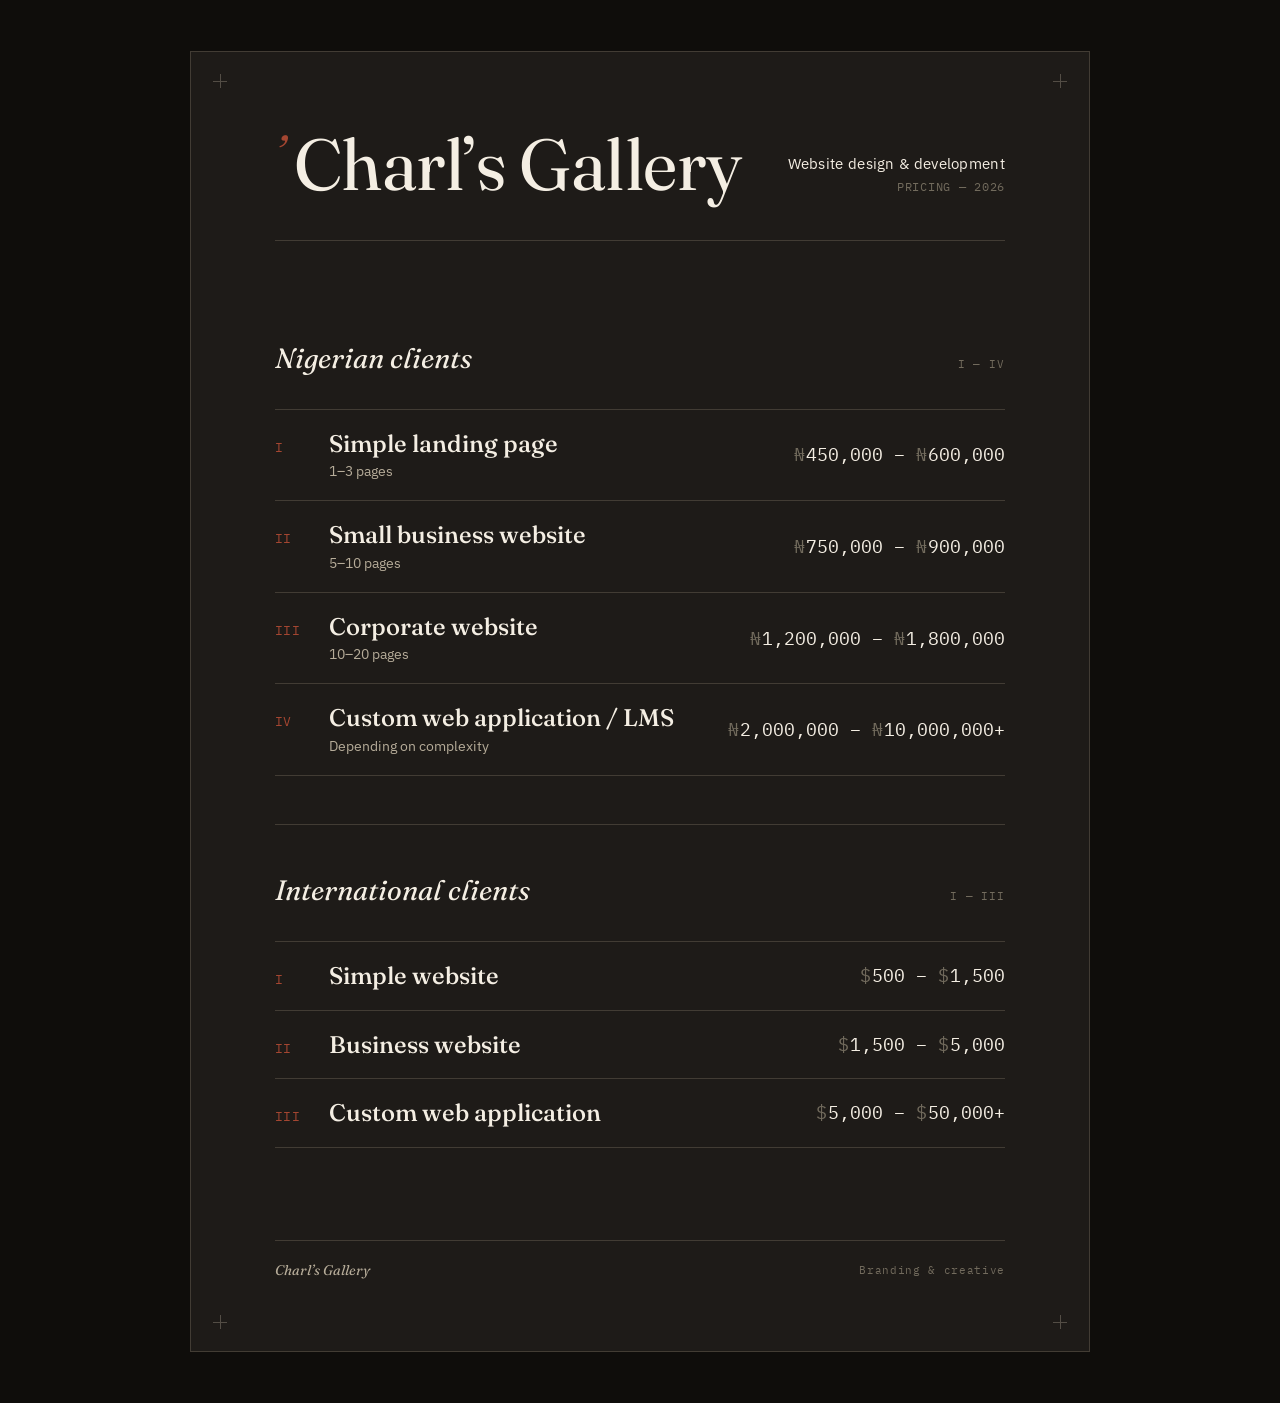
==== index.html @ 662d26c3 "Add files via Upload" ====
<!DOCTYPE html>
<html lang="en">
<head>
<meta charset="UTF-8">
<meta name="viewport" content="width=device-width, initial-scale=1.0">
<title>Charl's Gallery — Website Design &amp; Development Pricing</title>
<link rel="preconnect" href="https://fonts.googleapis.com">
<link rel="preconnect" href="https://fonts.gstatic.com" crossorigin>
<link href="https://fonts.googleapis.com/css2?family=Fraunces:ital,opsz,wght@0,9..144,300;0,9..144,400;0,9..144,500;0,9..144,600;1,9..144,400;1,9..144,500&family=IBM+Plex+Mono:wght@400;500&family=IBM+Plex+Sans:wght@400;500&display=swap" rel="stylesheet">
<style>
  :root{
    --bg: #1e1b18;
    --bg-soft: #221e1a;
    --ink: #f4eee3;
    --ink-dim: #b6ac99;
    --ink-faint: #726b5d;
    --rule: #423c34;
    --accent: #a44631;
    --accent-dim: #6b3227;
    --serif: 'Fraunces', serif;
    --sans: 'IBM Plex Sans', sans-serif;
    --mono: 'IBM Plex Mono', monospace;
  }

  *{ box-sizing: border-box; }

  html, body{
    margin: 0;
    padding: 0;
    background: #0f0d0b;
  }

  body{
    font-family: var(--sans);
    color: var(--ink);
    display: flex;
    justify-content: center;
    padding: clamp(20px, 4vw, 56px) 16px;
  }

  .page{
    position: relative;
    width: 100%;
    max-width: 900px;
    background: var(--bg);
    border: 1px solid var(--rule);
    padding: clamp(36px, 6vw, 88px) clamp(28px, 7vw, 84px) clamp(48px, 6vw, 72px);
    overflow: hidden;
  }

  /* registration ticks, quiet print-plate reference */
  .tick{
    position: absolute;
    width: 14px;
    height: 14px;
    opacity: 0.35;
  }
  .tick::before, .tick::after{ content:""; position:absolute; background: var(--ink-dim); }
  .tick::before{ width:100%; height:1px; top:50%; }
  .tick::after{ height:100%; width:1px; left:50%; }
  .tick.tl{ top: 22px; left: 22px; }
  .tick.tr{ top: 22px; right: 22px; }
  .tick.bl{ bottom: 22px; left: 22px; }
  .tick.br{ bottom: 22px; right: 22px; }

  /* ---------- Hero ---------- */
  .hero{
    display: flex;
    align-items: flex-end;
    justify-content: space-between;
    gap: 24px;
    flex-wrap: wrap;
    padding-bottom: clamp(28px, 4vw, 40px);
  }

  .brand{
    display: flex;
    align-items: flex-start;
    gap: 10px;
  }

  .brand-mark{
    font-family: var(--serif);
    font-style: italic;
    font-weight: 500;
    font-size: clamp(30px, 4vw, 42px);
    color: var(--accent);
    line-height: 1;
    transform: translateY(2px);
  }

  h1{
    margin: 0;
    font-family: var(--serif);
    font-weight: 400;
    font-size: clamp(40px, 7.2vw, 72px);
    line-height: 0.98;
    letter-spacing: -0.01em;
  }

  .hero-meta{
    display: flex;
    flex-direction: column;
    align-items: flex-end;
    gap: 6px;
    text-align: right;
    padding-bottom: 6px;
  }

  .hero-meta .l1{
    font-family: var(--sans);
    font-size: 15px;
    letter-spacing: 0.02em;
    color: var(--ink);
  }
  .hero-meta .l2{
    font-family: var(--mono);
    font-size: 12px;
    letter-spacing: 0.06em;
    color: var(--ink-faint);
  }

  /* ---------- Rules ---------- */
  .rule{
    height: 1px;
    background: var(--rule);
    width: 100%;
  }

  .rule--wide{ margin-bottom: clamp(30px, 5vw, 52px); }

  /* ---------- Market sections ---------- */
  .market{
    padding: clamp(30px, 5vw, 48px) 0;
  }

  .market-head{
    display: flex;
    align-items: baseline;
    justify-content: space-between;
    margin-bottom: clamp(22px, 3.5vw, 34px);
  }

  .market-head h2{
    font-family: var(--serif);
    font-style: italic;
    font-weight: 400;
    font-size: clamp(22px, 2.6vw, 28px);
    margin: 0;
    color: var(--ink);
  }

  .market-head .count{
    font-family: var(--mono);
    font-size: 11px;
    color: var(--ink-faint);
    letter-spacing: 0.08em;
  }

  .tier-list{
    display: flex;
    flex-direction: column;
  }

  .tier{
    display: grid;
    grid-template-columns: 34px 1fr auto;
    column-gap: 20px;
    align-items: baseline;
    padding: 20px 0;
    border-top: 1px solid var(--rule);
  }
  .tier:last-child{ border-bottom: 1px solid var(--rule); }

  .tier-num{
    font-family: var(--mono);
    font-size: 13px;
    color: var(--accent);
    letter-spacing: 0.02em;
  }

  .tier-body{
    display: flex;
    flex-direction: column;
    gap: 5px;
  }

  .tier-name{
    font-family: var(--serif);
    font-weight: 500;
    font-size: clamp(19px, 2.4vw, 24px);
    line-height: 1.15;
    color: var(--ink);
  }

  .tier-scope{
    font-family: var(--sans);
    font-size: 13.5px;
    color: var(--ink-dim);
  }

  .tier-price{
    font-family: var(--mono);
    font-variant-numeric: tabular-nums;
    font-size: clamp(15px, 1.9vw, 18px);
    color: var(--ink);
    white-space: nowrap;
    text-align: right;
    align-self: center;
  }

  .tier-price .cur{
    color: var(--ink-faint);
    margin-right: 1px;
  }

  /* ---------- Footer ---------- */
  .foot{
    padding-top: clamp(30px, 5vw, 44px);
  }

  .foot-row{
    display: flex;
    justify-content: space-between;
    align-items: center;
    padding-top: 20px;
    font-family: var(--mono);
    font-size: 11px;
    letter-spacing: 0.06em;
    color: var(--ink-faint);
  }

  .foot-row .fname{
    font-family: var(--serif);
    font-style: italic;
    font-size: 14px;
    color: var(--ink-dim);
    letter-spacing: 0;
  }

  /* ---------- Responsive ---------- */
  @media (max-width: 560px){
    .hero{ align-items: flex-start; }
    .hero-meta{ align-items: flex-start; text-align: left; }
    .tier{
      grid-template-columns: 26px 1fr;
      row-gap: 8px;
    }
    .tier-price{
      grid-column: 1 / -1;
      text-align: left;
      padding-left: 46px;
      font-size: 17px;
    }
    .foot-row{ flex-direction: column; align-items: flex-start; gap: 6px; }
  }

  @media print{
    body{ background: var(--bg); padding: 0; -webkit-print-color-adjust: exact; print-color-adjust: exact; }
    .page{ max-width: none; border: none; }
  }
</style>
</head>
<body>

<div class="page">
  <span class="tick tl"></span>
  <span class="tick tr"></span>
  <span class="tick bl"></span>
  <span class="tick br"></span>

  <header class="hero">
    <div class="brand">
      <span class="brand-mark">’</span>
      <h1>Charl&rsquo;s Gallery</h1>
    </div>
    <div class="hero-meta">
      <span class="l1">Website design &amp; development</span>
      <span class="l2">PRICING — 2026</span>
    </div>
  </header>

  <div class="rule rule--wide"></div>

  <section class="market">
    <div class="market-head">
      <h2>Nigerian clients</h2>
      <span class="count">I — IV</span>
    </div>
    <div class="tier-list">

      <div class="tier">
        <span class="tier-num">I</span>
        <div class="tier-body">
          <span class="tier-name">Simple landing page</span>
          <span class="tier-scope">1–3 pages</span>
        </div>
        <span class="tier-price"><span class="cur">₦</span>450,000 – <span class="cur">₦</span>600,000</span>
      </div>

      <div class="tier">
        <span class="tier-num">II</span>
        <div class="tier-body">
          <span class="tier-name">Small business website</span>
          <span class="tier-scope">5–10 pages</span>
        </div>
        <span class="tier-price"><span class="cur">₦</span>750,000 – <span class="cur">₦</span>900,000</span>
      </div>

      <div class="tier">
        <span class="tier-num">III</span>
        <div class="tier-body">
          <span class="tier-name">Corporate website</span>
          <span class="tier-scope">10–20 pages</span>
        </div>
        <span class="tier-price"><span class="cur">₦</span>1,200,000 – <span class="cur">₦</span>1,800,000</span>
      </div>

      <div class="tier">
        <span class="tier-num">IV</span>
        <div class="tier-body">
          <span class="tier-name">Custom web application / LMS</span>
          <span class="tier-scope">Depending on complexity</span>
        </div>
        <span class="tier-price"><span class="cur">₦</span>2,000,000 – <span class="cur">₦</span>10,000,000+</span>
      </div>

    </div>
  </section>

  <div class="rule"></div>

  <section class="market">
    <div class="market-head">
      <h2>International clients</h2>
      <span class="count">I — III</span>
    </div>
    <div class="tier-list">

      <div class="tier">
        <span class="tier-num">I</span>
        <div class="tier-body">
          <span class="tier-name">Simple website</span>
        </div>
        <span class="tier-price"><span class="cur">$</span>500 – <span class="cur">$</span>1,500</span>
      </div>

      <div class="tier">
        <span class="tier-num">II</span>
        <div class="tier-body">
          <span class="tier-name">Business website</span>
        </div>
        <span class="tier-price"><span class="cur">$</span>1,500 – <span class="cur">$</span>5,000</span>
      </div>

      <div class="tier">
        <span class="tier-num">III</span>
        <div class="tier-body">
          <span class="tier-name">Custom web application</span>
        </div>
        <span class="tier-price"><span class="cur">$</span>5,000 – <span class="cur">$</span>50,000+</span>
      </div>

    </div>
  </section>

  <footer class="foot">
    <div class="rule"></div>
    <div class="foot-row">
      <span class="fname">Charl&rsquo;s Gallery</span>
      <span>Branding &amp; creative</span>
    </div>
  </footer>
</div>

</body>
</html>
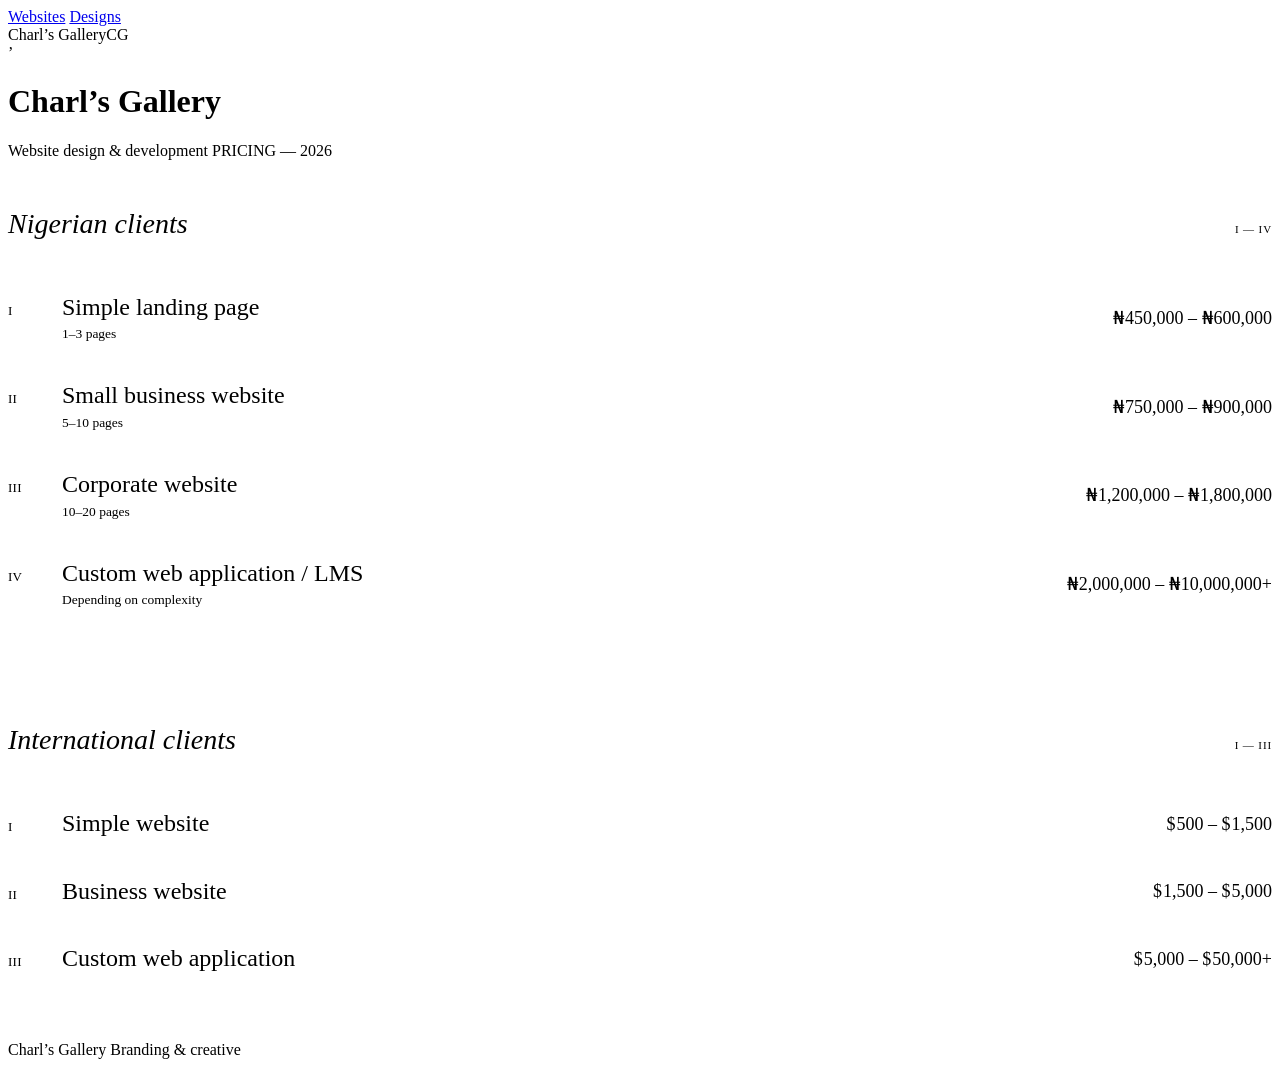
==== commit a1e5e0cf: "Refactor CSS styles and update HTML structure" ====
--- a/index.html
+++ b/index.html
@@ -7,132 +7,10 @@
 <link rel="preconnect" href="https://fonts.googleapis.com">
 <link rel="preconnect" href="https://fonts.gstatic.com" crossorigin>
 <link href="https://fonts.googleapis.com/css2?family=Fraunces:ital,opsz,wght@0,9..144,300;0,9..144,400;0,9..144,500;0,9..144,600;1,9..144,400;1,9..144,500&family=IBM+Plex+Mono:wght@400;500&family=IBM+Plex+Sans:wght@400;500&display=swap" rel="stylesheet">
+<link rel="stylesheet" href="styles.css">
 <style>
-  :root{
-    --bg: #1e1b18;
-    --bg-soft: #221e1a;
-    --ink: #f4eee3;
-    --ink-dim: #b6ac99;
-    --ink-faint: #726b5d;
-    --rule: #423c34;
-    --accent: #a44631;
-    --accent-dim: #6b3227;
-    --serif: 'Fraunces', serif;
-    --sans: 'IBM Plex Sans', sans-serif;
-    --mono: 'IBM Plex Mono', monospace;
-  }
-
-  *{ box-sizing: border-box; }
-
-  html, body{
-    margin: 0;
-    padding: 0;
-    background: #0f0d0b;
-  }
-
-  body{
-    font-family: var(--sans);
-    color: var(--ink);
-    display: flex;
-    justify-content: center;
-    padding: clamp(20px, 4vw, 56px) 16px;
-  }
-
-  .page{
-    position: relative;
-    width: 100%;
-    max-width: 900px;
-    background: var(--bg);
-    border: 1px solid var(--rule);
-    padding: clamp(36px, 6vw, 88px) clamp(28px, 7vw, 84px) clamp(48px, 6vw, 72px);
-    overflow: hidden;
-  }
-
-  /* registration ticks, quiet print-plate reference */
-  .tick{
-    position: absolute;
-    width: 14px;
-    height: 14px;
-    opacity: 0.35;
-  }
-  .tick::before, .tick::after{ content:""; position:absolute; background: var(--ink-dim); }
-  .tick::before{ width:100%; height:1px; top:50%; }
-  .tick::after{ height:100%; width:1px; left:50%; }
-  .tick.tl{ top: 22px; left: 22px; }
-  .tick.tr{ top: 22px; right: 22px; }
-  .tick.bl{ bottom: 22px; left: 22px; }
-  .tick.br{ bottom: 22px; right: 22px; }
-
-  /* ---------- Hero ---------- */
-  .hero{
-    display: flex;
-    align-items: flex-end;
-    justify-content: space-between;
-    gap: 24px;
-    flex-wrap: wrap;
-    padding-bottom: clamp(28px, 4vw, 40px);
-  }
-
-  .brand{
-    display: flex;
-    align-items: flex-start;
-    gap: 10px;
-  }
-
-  .brand-mark{
-    font-family: var(--serif);
-    font-style: italic;
-    font-weight: 500;
-    font-size: clamp(30px, 4vw, 42px);
-    color: var(--accent);
-    line-height: 1;
-    transform: translateY(2px);
-  }
-
-  h1{
-    margin: 0;
-    font-family: var(--serif);
-    font-weight: 400;
-    font-size: clamp(40px, 7.2vw, 72px);
-    line-height: 0.98;
-    letter-spacing: -0.01em;
-  }
-
-  .hero-meta{
-    display: flex;
-    flex-direction: column;
-    align-items: flex-end;
-    gap: 6px;
-    text-align: right;
-    padding-bottom: 6px;
-  }
-
-  .hero-meta .l1{
-    font-family: var(--sans);
-    font-size: 15px;
-    letter-spacing: 0.02em;
-    color: var(--ink);
-  }
-  .hero-meta .l2{
-    font-family: var(--mono);
-    font-size: 12px;
-    letter-spacing: 0.06em;
-    color: var(--ink-faint);
-  }
-
-  /* ---------- Rules ---------- */
-  .rule{
-    height: 1px;
-    background: var(--rule);
-    width: 100%;
-  }
-
-  .rule--wide{ margin-bottom: clamp(30px, 5vw, 52px); }
-
-  /* ---------- Market sections ---------- */
-  .market{
-    padding: clamp(30px, 5vw, 48px) 0;
-  }
+  /* ---------- Website pricing: ledger / tier rows ---------- */
+  .market{ padding: clamp(30px, 5vw, 48px) 0; }
 
   .market-head{
     display: flex;
@@ -140,7 +18,6 @@
     justify-content: space-between;
     margin-bottom: clamp(22px, 3.5vw, 34px);
   }
-
   .market-head h2{
     font-family: var(--serif);
     font-style: italic;
@@ -149,7 +26,6 @@
     margin: 0;
     color: var(--ink);
   }
-
   .market-head .count{
     font-family: var(--mono);
     font-size: 11px;
@@ -157,10 +33,7 @@
     letter-spacing: 0.08em;
   }
 
-  .tier-list{
-    display: flex;
-    flex-direction: column;
-  }
+  .tier-list{ display: flex; flex-direction: column; }
 
   .tier{
     display: grid;
@@ -179,11 +52,7 @@
     letter-spacing: 0.02em;
   }
 
-  .tier-body{
-    display: flex;
-    flex-direction: column;
-    gap: 5px;
-  }
+  .tier-body{ display: flex; flex-direction: column; gap: 5px; }
 
   .tier-name{
     font-family: var(--serif);
@@ -208,60 +77,28 @@
     text-align: right;
     align-self: center;
   }
-
-  .tier-price .cur{
-    color: var(--ink-faint);
-    margin-right: 1px;
-  }
-
-  /* ---------- Footer ---------- */
-  .foot{
-    padding-top: clamp(30px, 5vw, 44px);
-  }
-
-  .foot-row{
-    display: flex;
-    justify-content: space-between;
-    align-items: center;
-    padding-top: 20px;
-    font-family: var(--mono);
-    font-size: 11px;
-    letter-spacing: 0.06em;
-    color: var(--ink-faint);
-  }
-
-  .foot-row .fname{
-    font-family: var(--serif);
-    font-style: italic;
-    font-size: 14px;
-    color: var(--ink-dim);
-    letter-spacing: 0;
-  }
-
-  /* ---------- Responsive ---------- */
+  .tier-price .cur{ color: var(--ink-faint); margin-right: 1px; }
+
   @media (max-width: 560px){
-    .hero{ align-items: flex-start; }
-    .hero-meta{ align-items: flex-start; text-align: left; }
-    .tier{
-      grid-template-columns: 26px 1fr;
-      row-gap: 8px;
-    }
-    .tier-price{
-      grid-column: 1 / -1;
-      text-align: left;
-      padding-left: 46px;
-      font-size: 17px;
-    }
-    .foot-row{ flex-direction: column; align-items: flex-start; gap: 6px; }
-  }
-
-  @media print{
-    body{ background: var(--bg); padding: 0; -webkit-print-color-adjust: exact; print-color-adjust: exact; }
-    .page{ max-width: none; border: none; }
+    .tier{ grid-template-columns: 26px 1fr; row-gap: 8px; }
+    .tier-price{ grid-column: 1 / -1; text-align: left; padding-left: 46px; font-size: 17px; }
   }
 </style>
 </head>
 <body>
+
+<nav class="topnav">
+  <div class="topnav-inner">
+    <div class="tabs">
+      <a href="index.html" class="tab active">Websites</a>
+      <a href="designs.html" class="tab">Designs</a>
+    </div>
+    <div class="nav-brand">
+      <span class="nav-div"></span>
+      <span class="name"><span class="full">Charl&rsquo;s Gallery</span><span class="short">CG</span></span>
+    </div>
+  </div>
+</nav>
 
 <div class="page">
   <span class="tick tl"></span>
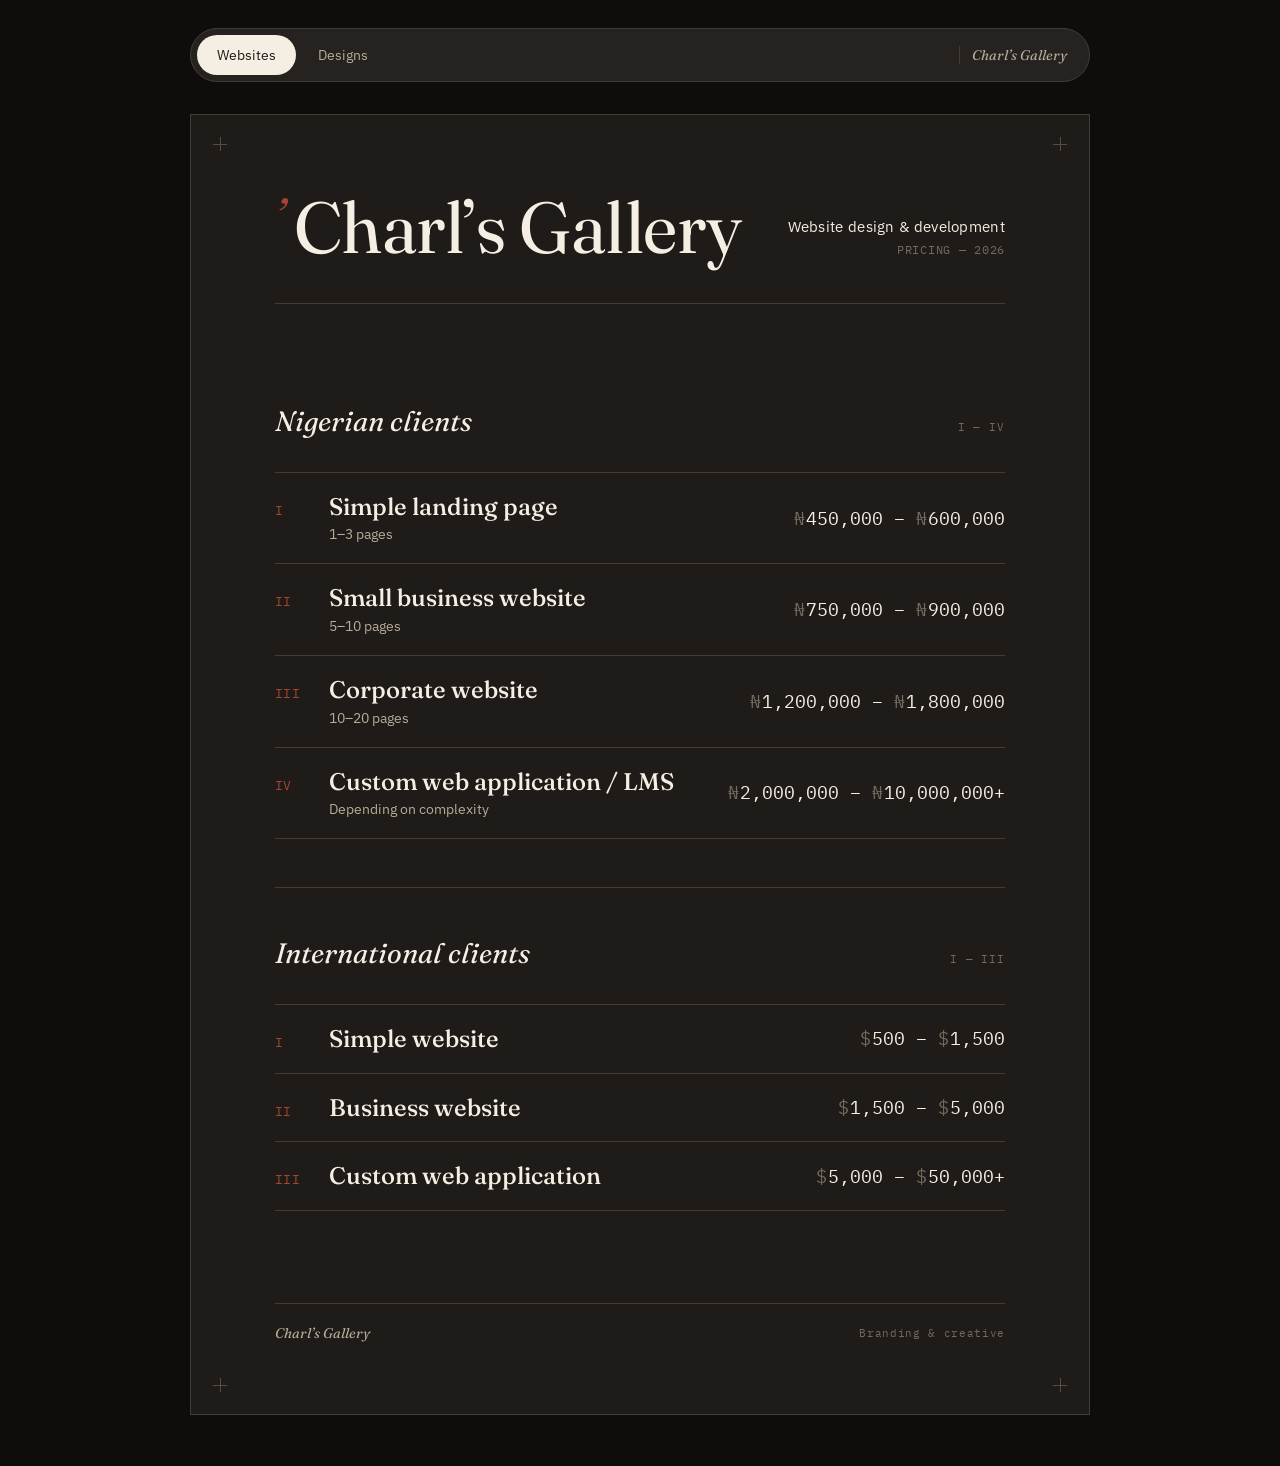
==== commit 5d671ca5: "Update title in index.html for branding consistency" ====
--- a/index.html
+++ b/index.html
@@ -3,7 +3,7 @@
 <head>
 <meta charset="UTF-8">
 <meta name="viewport" content="width=device-width, initial-scale=1.0">
-<title>Charl's Gallery — Website Design &amp; Development Pricing</title>
+<title>Charl's — Website Design &amp; Development Pricing</title>
 <link rel="preconnect" href="https://fonts.googleapis.com">
 <link rel="preconnect" href="https://fonts.gstatic.com" crossorigin>
 <link href="https://fonts.googleapis.com/css2?family=Fraunces:ital,opsz,wght@0,9..144,300;0,9..144,400;0,9..144,500;0,9..144,600;1,9..144,400;1,9..144,500&family=IBM+Plex+Mono:wght@400;500&family=IBM+Plex+Sans:wght@400;500&display=swap" rel="stylesheet">
--- a/styles.css
+++ b/styles.css
@@ -0,0 +1,246 @@
+/* ===================================================================
+   Charl's Gallery — shared design system
+   Tokens, page shell, navbar. Used by index.html and designs.html.
+=================================================================== */
+
+:root{
+  --bg: #1e1b18;
+  --bg-soft: #262220;
+  --ink: #f4eee3;
+  --ink-dim: #b6ac99;
+  --ink-faint: #726b5d;
+  --rule: #423c34;
+  --accent: #a44631;
+  --accent-dim: #6b3227;
+  --serif: 'Fraunces', serif;
+  --sans: 'IBM Plex Sans', sans-serif;
+  --mono: 'IBM Plex Mono', monospace;
+}
+
+*{ box-sizing: border-box; }
+
+html, body{
+  margin: 0;
+  padding: 0;
+  background: #0f0d0b;
+}
+
+body{
+  font-family: var(--sans);
+  color: var(--ink);
+  display: flex;
+  flex-direction: column;
+  align-items: center;
+  padding: clamp(16px, 3vw, 28px) 16px clamp(20px, 4vw, 56px);
+}
+
+/* ------------------------------------------------------------------
+   Navbar — segmented control, brand at the opposite end.
+   Shrinks fluidly with clamp(); never collapses into a hamburger.
+------------------------------------------------------------------ */
+
+.topnav{
+  width: 100%;
+  display: flex;
+  justify-content: center;
+  position: sticky;
+  top: clamp(10px, 2vw, 16px);
+  z-index: 20;
+  margin-bottom: clamp(18px, 3.5vw, 32px);
+}
+
+.topnav-inner{
+  width: 100%;
+  max-width: 900px;
+  display: flex;
+  align-items: center;
+  justify-content: space-between;
+  background: var(--bg-soft);
+  border: 1px solid var(--rule);
+  border-radius: 999px;
+  padding: 6px;
+  gap: 6px;
+  backdrop-filter: blur(6px);
+}
+
+.tabs{
+  display: flex;
+  gap: 2px;
+  overflow: hidden;
+}
+
+.tab{
+  padding: clamp(6px, 1.4vw, 9px) clamp(10px, 3.2vw, 20px);
+  border-radius: 999px;
+  font-family: var(--sans);
+  font-size: clamp(11px, 2.4vw, 14px);
+  color: var(--ink-dim);
+  text-decoration: none;
+  white-space: nowrap;
+  line-height: 1.6;
+  transition: background .15s ease, color .15s ease;
+}
+
+.tab:hover{
+  color: var(--ink);
+  background: rgba(244, 238, 227, 0.07);
+}
+
+.tab.active{
+  background: var(--ink);
+  color: var(--bg);
+}
+
+.nav-brand{
+  display: flex;
+  align-items: center;
+  gap: clamp(6px, 1.6vw, 12px);
+  padding: 0 clamp(10px, 2.6vw, 16px);
+  flex-shrink: 0;
+}
+
+.nav-brand .nav-div{
+  width: 1px;
+  height: 18px;
+  background: var(--rule);
+}
+
+.nav-brand .name{
+  font-family: var(--serif);
+  font-style: italic;
+  font-size: clamp(11px, 2.2vw, 14px);
+  color: var(--ink-dim);
+  white-space: nowrap;
+}
+
+@media (max-width: 360px){
+  .nav-brand .name .full{ display: none; }
+  .nav-brand .name .short{ display: inline; }
+}
+@media (min-width: 361px){
+  .nav-brand .name .short{ display: none; }
+}
+
+/* ------------------------------------------------------------------
+   Page shell — shared card frame, hero, rules, footer
+------------------------------------------------------------------ */
+
+.page{
+  position: relative;
+  width: 100%;
+  max-width: 900px;
+  background: var(--bg);
+  border: 1px solid var(--rule);
+  padding: clamp(36px, 6vw, 88px) clamp(28px, 7vw, 84px) clamp(48px, 6vw, 72px);
+  overflow: hidden;
+}
+
+.tick{
+  position: absolute;
+  width: 14px;
+  height: 14px;
+  opacity: 0.35;
+}
+.tick::before, .tick::after{ content: ""; position: absolute; background: var(--ink-dim); }
+.tick::before{ width: 100%; height: 1px; top: 50%; }
+.tick::after{ height: 100%; width: 1px; left: 50%; }
+.tick.tl{ top: 22px; left: 22px; }
+.tick.tr{ top: 22px; right: 22px; }
+.tick.bl{ bottom: 22px; left: 22px; }
+.tick.br{ bottom: 22px; right: 22px; }
+
+.hero{
+  display: flex;
+  align-items: flex-end;
+  justify-content: space-between;
+  gap: 24px;
+  flex-wrap: wrap;
+  padding-bottom: clamp(28px, 4vw, 40px);
+}
+
+.brand{
+  display: flex;
+  align-items: flex-start;
+  gap: 10px;
+}
+
+.brand-mark{
+  font-family: var(--serif);
+  font-style: italic;
+  font-weight: 500;
+  font-size: clamp(30px, 4vw, 42px);
+  color: var(--accent);
+  line-height: 1;
+  transform: translateY(2px);
+}
+
+h1{
+  margin: 0;
+  font-family: var(--serif);
+  font-weight: 400;
+  font-size: clamp(40px, 7.2vw, 72px);
+  line-height: 0.98;
+  letter-spacing: -0.01em;
+}
+
+.hero-meta{
+  display: flex;
+  flex-direction: column;
+  align-items: flex-end;
+  gap: 6px;
+  text-align: right;
+  padding-bottom: 6px;
+}
+
+.hero-meta .l1{
+  font-family: var(--sans);
+  font-size: 15px;
+  letter-spacing: 0.02em;
+  color: var(--ink);
+}
+.hero-meta .l2{
+  font-family: var(--mono);
+  font-size: 12px;
+  letter-spacing: 0.06em;
+  color: var(--ink-faint);
+}
+
+.rule{
+  height: 1px;
+  background: var(--rule);
+  width: 100%;
+}
+.rule--wide{ margin-bottom: clamp(30px, 5vw, 52px); }
+
+.foot{ padding-top: clamp(30px, 5vw, 44px); }
+
+.foot-row{
+  display: flex;
+  justify-content: space-between;
+  align-items: center;
+  padding-top: 20px;
+  font-family: var(--mono);
+  font-size: 11px;
+  letter-spacing: 0.06em;
+  color: var(--ink-faint);
+}
+
+.foot-row .fname{
+  font-family: var(--serif);
+  font-style: italic;
+  font-size: 14px;
+  color: var(--ink-dim);
+  letter-spacing: 0;
+}
+
+@media (max-width: 560px){
+  .hero{ align-items: flex-start; }
+  .hero-meta{ align-items: flex-start; text-align: left; }
+  .foot-row{ flex-direction: column; align-items: flex-start; gap: 6px; }
+}
+
+@media print{
+  body{ background: var(--bg); padding: 0; -webkit-print-color-adjust: exact; print-color-adjust: exact; }
+  .topnav{ display: none; }
+  .page{ max-width: none; border: none; }
+}
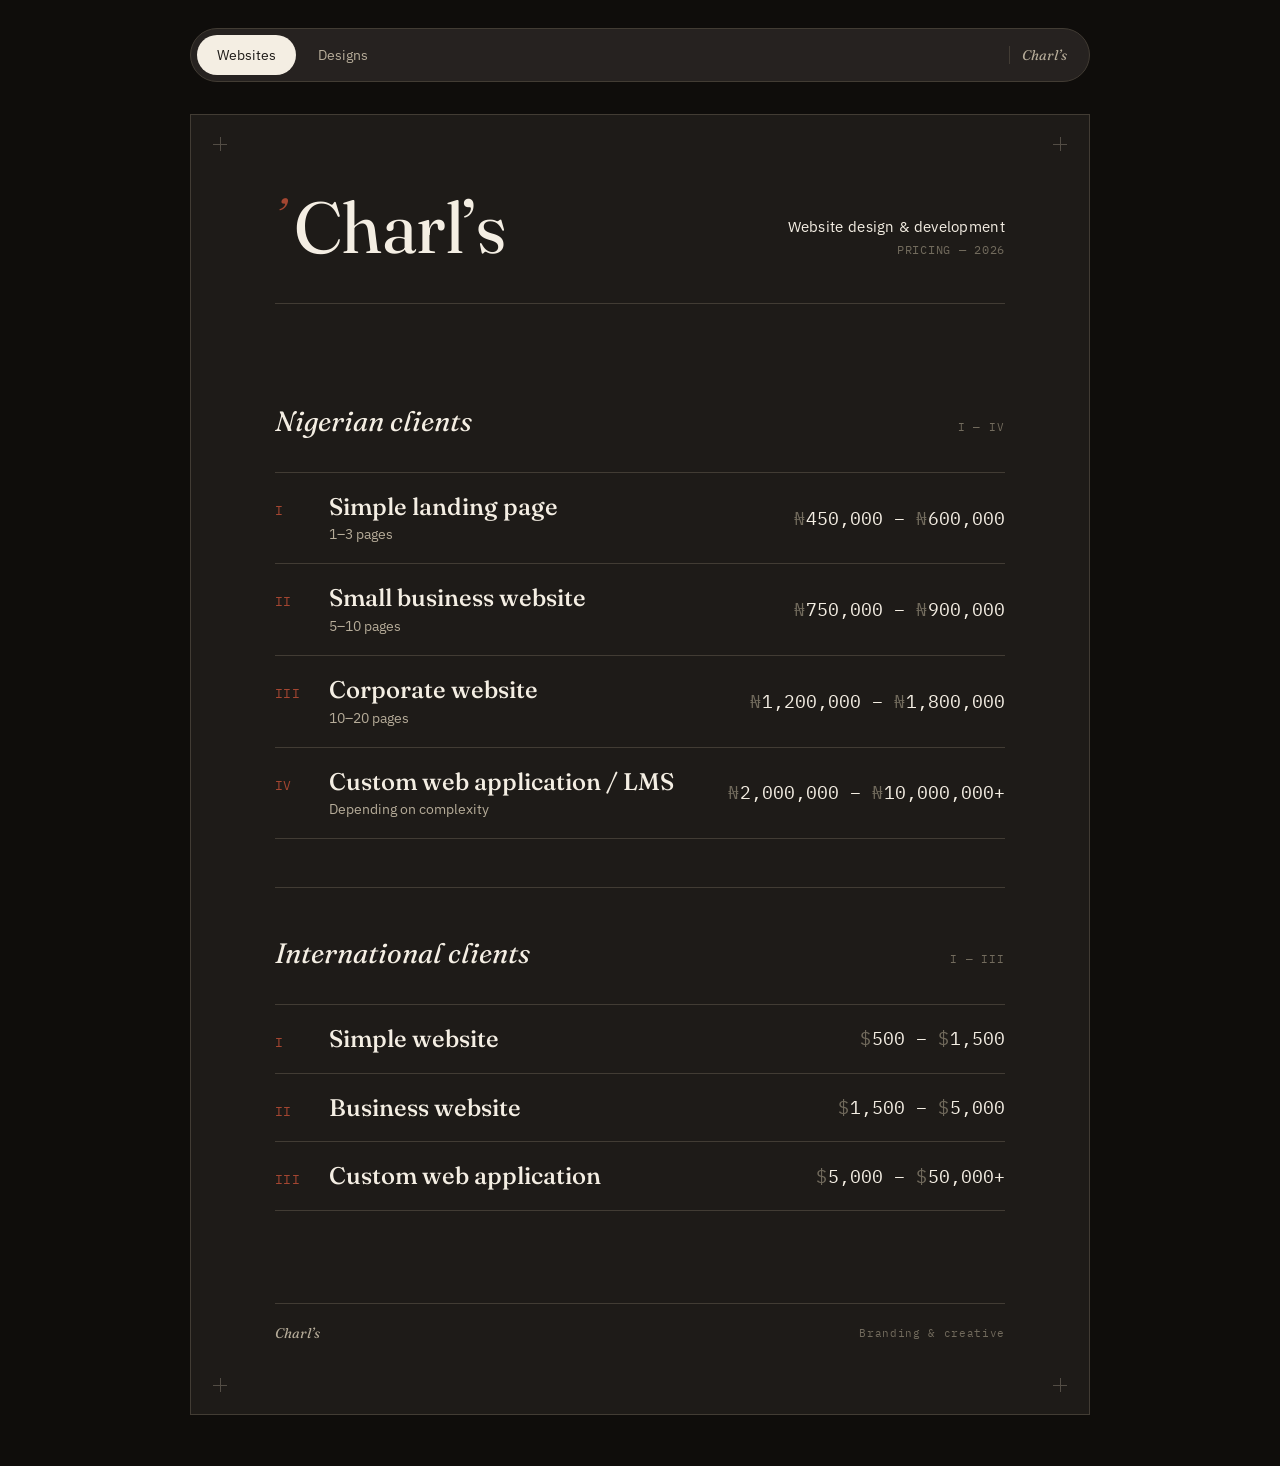
==== commit 7ffe3d75: "Remove 'Gallery' from Charl's references in HTML" ====
--- a/index.html
+++ b/index.html
@@ -95,7 +95,7 @@
     </div>
     <div class="nav-brand">
       <span class="nav-div"></span>
-      <span class="name"><span class="full">Charl&rsquo;s Gallery</span><span class="short">CG</span></span>
+      <span class="name"><span class="full">Charl&rsquo;s </span><span class="short">CG</span></span>
     </div>
   </div>
 </nav>
@@ -109,7 +109,7 @@
   <header class="hero">
     <div class="brand">
       <span class="brand-mark">’</span>
-      <h1>Charl&rsquo;s Gallery</h1>
+      <h1>Charl&rsquo;s </h1>
     </div>
     <div class="hero-meta">
       <span class="l1">Website design &amp; development</span>
@@ -204,7 +204,7 @@
   <footer class="foot">
     <div class="rule"></div>
     <div class="foot-row">
-      <span class="fname">Charl&rsquo;s Gallery</span>
+      <span class="fname">Charl&rsquo;s </span>
       <span>Branding &amp; creative</span>
     </div>
   </footer>
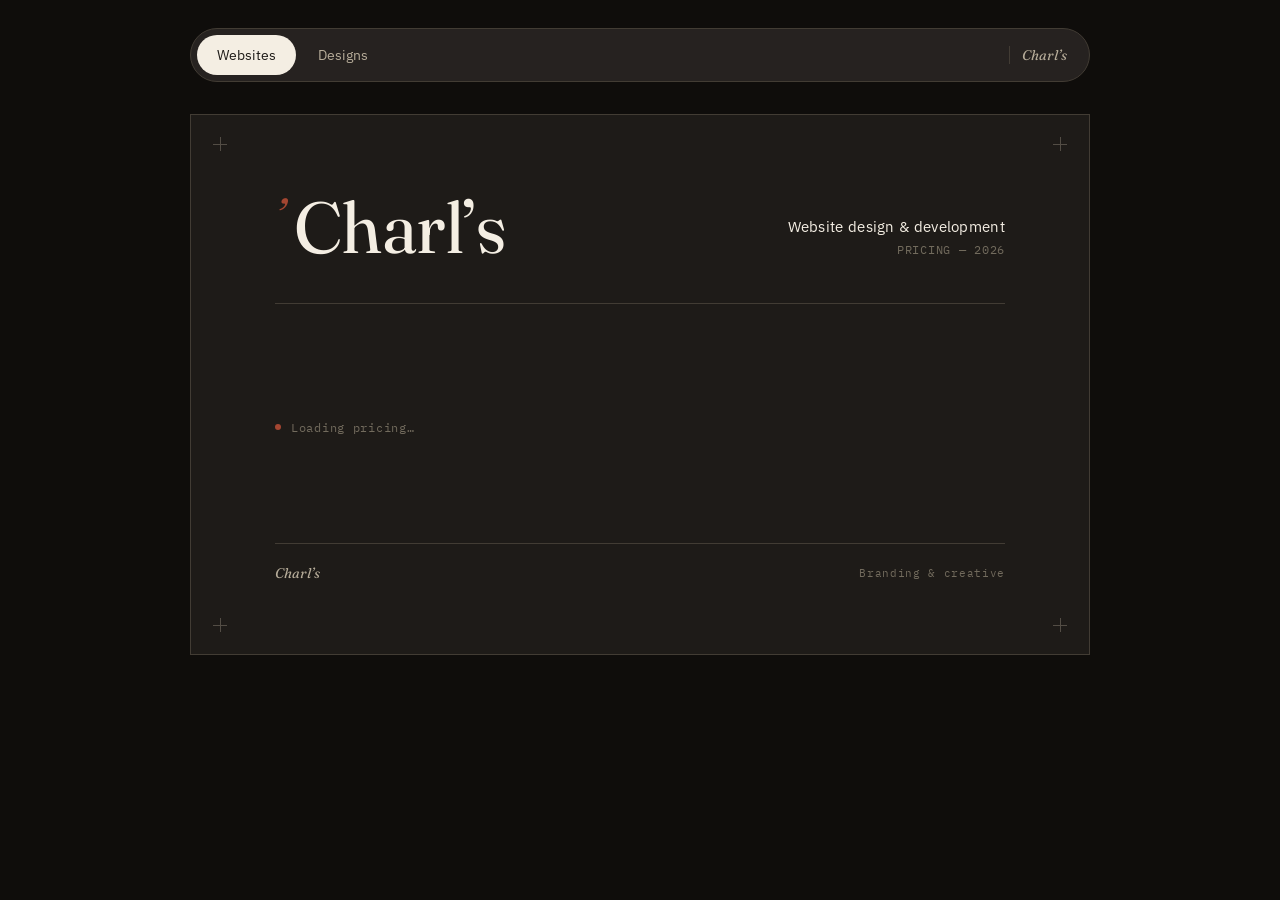
==== commit bb209a9f: "Refactor pricing section and update brand names" ====
--- a/index.html
+++ b/index.html
@@ -83,6 +83,29 @@
     .tier{ grid-template-columns: 26px 1fr; row-gap: 8px; }
     .tier-price{ grid-column: 1 / -1; text-align: left; padding-left: 46px; font-size: 17px; }
   }
+
+  /* ---------- Country-based pricing: loading state ---------- */
+  .pricing-loading{
+    display: flex;
+    align-items: center;
+    gap: 10px;
+    padding: clamp(40px, 8vw, 64px) 0;
+    font-family: var(--mono);
+    font-size: 12px;
+    letter-spacing: 0.06em;
+    color: var(--ink-faint);
+  }
+  .pricing-loading-dot{
+    width: 6px;
+    height: 6px;
+    border-radius: 50%;
+    background: var(--accent);
+    animation: pricing-pulse 1.1s ease-in-out infinite;
+  }
+  @keyframes pricing-pulse{
+    0%, 100%{ opacity: 0.25; transform: scale(0.85); }
+    50%{ opacity: 1; transform: scale(1); }
+  }
 </style>
 </head>
 <body>
@@ -95,7 +118,7 @@
     </div>
     <div class="nav-brand">
       <span class="nav-div"></span>
-      <span class="name"><span class="full">Charl&rsquo;s </span><span class="short">CG</span></span>
+      <span class="name"><span class="full">Charl&rsquo;s</span><span class="short">C</span></span>
     </div>
   </div>
 </nav>
@@ -109,7 +132,7 @@
   <header class="hero">
     <div class="brand">
       <span class="brand-mark">’</span>
-      <h1>Charl&rsquo;s </h1>
+      <h1>Charl&rsquo;s</h1>
     </div>
     <div class="hero-meta">
       <span class="l1">Website design &amp; development</span>
@@ -119,7 +142,17 @@
 
   <div class="rule rule--wide"></div>
 
-  <section class="market">
+  <!-- Shown by default (pure CSS, no JS needed) until country detection resolves.
+       This guarantees no flash of the wrong market's pricing. -->
+  <div id="pricing-loading" class="pricing-loading">
+    <span class="pricing-loading-dot"></span> Loading pricing…
+  </div>
+
+  <!-- Hidden by default via the native `hidden` attribute; JS removes it
+       once the correct market's section has been kept and the other removed. -->
+  <div id="pricing-root" hidden>
+
+  <section class="market" data-market="ng">
     <div class="market-head">
       <h2>Nigerian clients</h2>
       <span class="count">I — IV</span>
@@ -167,7 +200,7 @@
 
   <div class="rule"></div>
 
-  <section class="market">
+  <section class="market" data-market="intl">
     <div class="market-head">
       <h2>International clients</h2>
       <span class="count">I — III</span>
@@ -201,14 +234,41 @@
     </div>
   </section>
 
+  </div><!-- /#pricing-root -->
+
   <footer class="foot">
     <div class="rule"></div>
     <div class="foot-row">
-      <span class="fname">Charl&rsquo;s </span>
+      <span class="fname">Charl&rsquo;s</span>
       <span>Branding &amp; creative</span>
     </div>
   </footer>
 </div>
 
+<script src="country-pricing.js"></script>
+<script>
+  // Page-specific: this page shows two separate <section data-market="ng|intl">
+  // blocks. Keep the one matching the visitor's market, remove the other,
+  // then reveal. Kept separate from country-pricing.js so that page-specific
+  // markup handling doesn't leak into the shared detection logic.
+  CGCountry.detectCountry().then(function(country){
+    var root = document.getElementById('pricing-root');
+    var loading = document.getElementById('pricing-loading');
+    var ng = root.querySelector('[data-market="ng"]');
+    var intl = root.querySelector('[data-market="intl"]');
+    var divider = root.querySelector('.rule'); // separates the two sections
+
+    if(country === 'NG'){
+      intl.remove();
+    } else {
+      ng.remove();
+    }
+    if(divider) divider.remove(); // only one market remains, so no divider needed
+
+    loading.hidden = true;
+    root.hidden = false;
+  });
+</script>
+
 </body>
 </html>
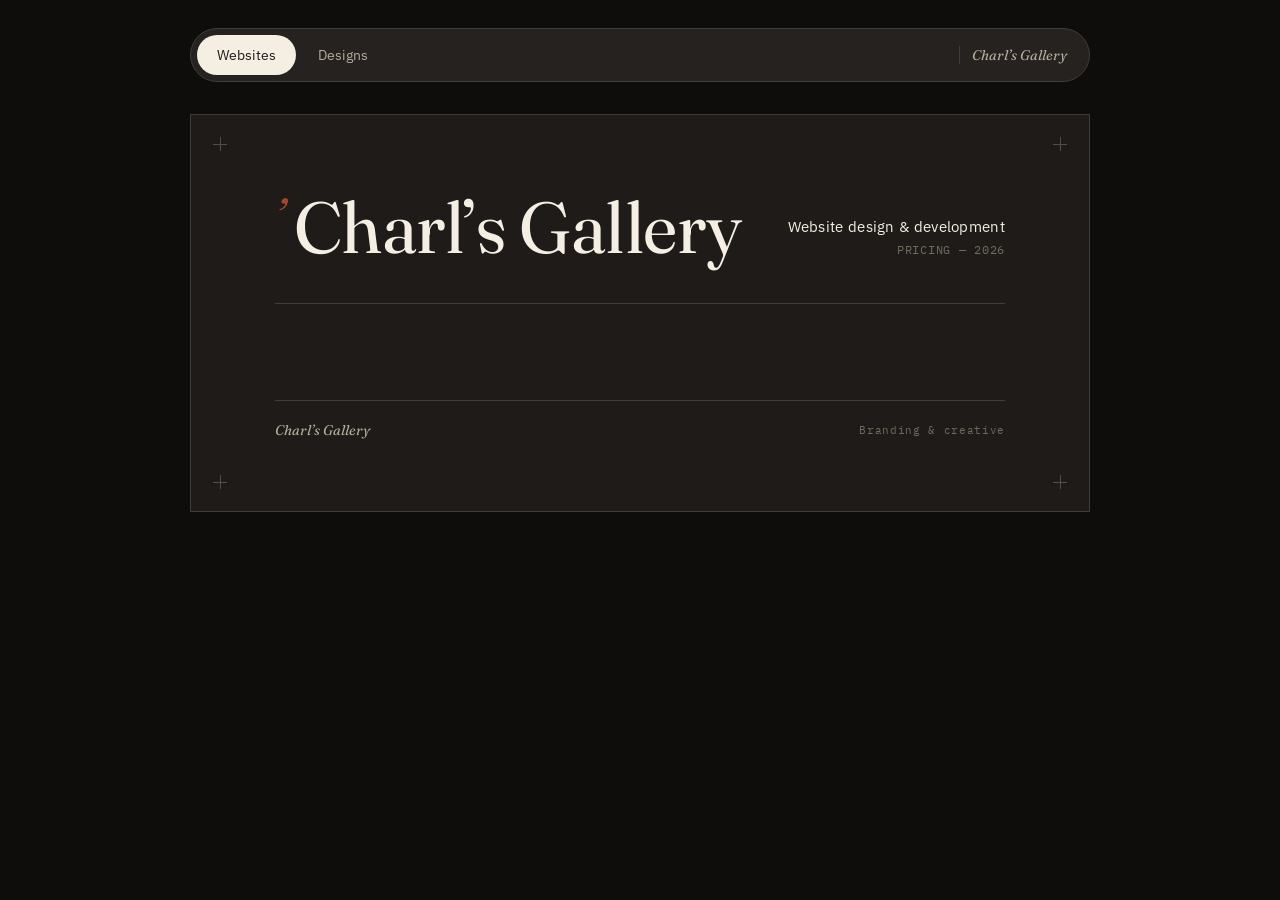
==== commit 81eb435f: "Update title and remove loading state for pricing" ====
--- a/index.html
+++ b/index.html
@@ -3,7 +3,7 @@
 <head>
 <meta charset="UTF-8">
 <meta name="viewport" content="width=device-width, initial-scale=1.0">
-<title>Charl's — Website Design &amp; Development Pricing</title>
+<title>Charl's Gallery — Website Design &amp; Development Pricing</title>
 <link rel="preconnect" href="https://fonts.googleapis.com">
 <link rel="preconnect" href="https://fonts.gstatic.com" crossorigin>
 <link href="https://fonts.googleapis.com/css2?family=Fraunces:ital,opsz,wght@0,9..144,300;0,9..144,400;0,9..144,500;0,9..144,600;1,9..144,400;1,9..144,500&family=IBM+Plex+Mono:wght@400;500&family=IBM+Plex+Sans:wght@400;500&display=swap" rel="stylesheet">
@@ -83,29 +83,6 @@
     .tier{ grid-template-columns: 26px 1fr; row-gap: 8px; }
     .tier-price{ grid-column: 1 / -1; text-align: left; padding-left: 46px; font-size: 17px; }
   }
-
-  /* ---------- Country-based pricing: loading state ---------- */
-  .pricing-loading{
-    display: flex;
-    align-items: center;
-    gap: 10px;
-    padding: clamp(40px, 8vw, 64px) 0;
-    font-family: var(--mono);
-    font-size: 12px;
-    letter-spacing: 0.06em;
-    color: var(--ink-faint);
-  }
-  .pricing-loading-dot{
-    width: 6px;
-    height: 6px;
-    border-radius: 50%;
-    background: var(--accent);
-    animation: pricing-pulse 1.1s ease-in-out infinite;
-  }
-  @keyframes pricing-pulse{
-    0%, 100%{ opacity: 0.25; transform: scale(0.85); }
-    50%{ opacity: 1; transform: scale(1); }
-  }
 </style>
 </head>
 <body>
@@ -118,7 +95,7 @@
     </div>
     <div class="nav-brand">
       <span class="nav-div"></span>
-      <span class="name"><span class="full">Charl&rsquo;s</span><span class="short">C</span></span>
+      <span class="name"><span class="full">Charl&rsquo;s Gallery</span><span class="short">CG</span></span>
     </div>
   </div>
 </nav>
@@ -132,7 +109,7 @@
   <header class="hero">
     <div class="brand">
       <span class="brand-mark">’</span>
-      <h1>Charl&rsquo;s</h1>
+      <h1>Charl&rsquo;s Gallery</h1>
     </div>
     <div class="hero-meta">
       <span class="l1">Website design &amp; development</span>
@@ -142,15 +119,10 @@
 
   <div class="rule rule--wide"></div>
 
-  <!-- Shown by default (pure CSS, no JS needed) until country detection resolves.
-       This guarantees no flash of the wrong market's pricing. -->
-  <div id="pricing-loading" class="pricing-loading">
-    <span class="pricing-loading-dot"></span> Loading pricing…
-  </div>
-
-  <!-- Hidden by default via the native `hidden` attribute; JS removes it
-       once the correct market's section has been kept and the other removed. -->
-  <div id="pricing-root" hidden>
+  <!-- Hidden by default (no visible text/spinner at any point). Revealed
+       automatically by country-pricing.js once the correct market's
+       section has been kept and the other removed. -->
+  <div data-pricing-root hidden>
 
   <section class="market" data-market="ng">
     <div class="market-head">
@@ -198,7 +170,7 @@
     </div>
   </section>
 
-  <div class="rule"></div>
+  <div class="rule" data-market-divider></div>
 
   <section class="market" data-market="intl">
     <div class="market-head">
@@ -234,41 +206,18 @@
     </div>
   </section>
 
-  </div><!-- /#pricing-root -->
+  </div><!-- /[data-pricing-root] -->
 
   <footer class="foot">
     <div class="rule"></div>
     <div class="foot-row">
-      <span class="fname">Charl&rsquo;s</span>
+      <span class="fname">Charl&rsquo;s Gallery</span>
       <span>Branding &amp; creative</span>
     </div>
   </footer>
 </div>
 
 <script src="country-pricing.js"></script>
-<script>
-  // Page-specific: this page shows two separate <section data-market="ng|intl">
-  // blocks. Keep the one matching the visitor's market, remove the other,
-  // then reveal. Kept separate from country-pricing.js so that page-specific
-  // markup handling doesn't leak into the shared detection logic.
-  CGCountry.detectCountry().then(function(country){
-    var root = document.getElementById('pricing-root');
-    var loading = document.getElementById('pricing-loading');
-    var ng = root.querySelector('[data-market="ng"]');
-    var intl = root.querySelector('[data-market="intl"]');
-    var divider = root.querySelector('.rule'); // separates the two sections
-
-    if(country === 'NG'){
-      intl.remove();
-    } else {
-      ng.remove();
-    }
-    if(divider) divider.remove(); // only one market remains, so no divider needed
-
-    loading.hidden = true;
-    root.hidden = false;
-  });
-</script>
 
 </body>
 </html>
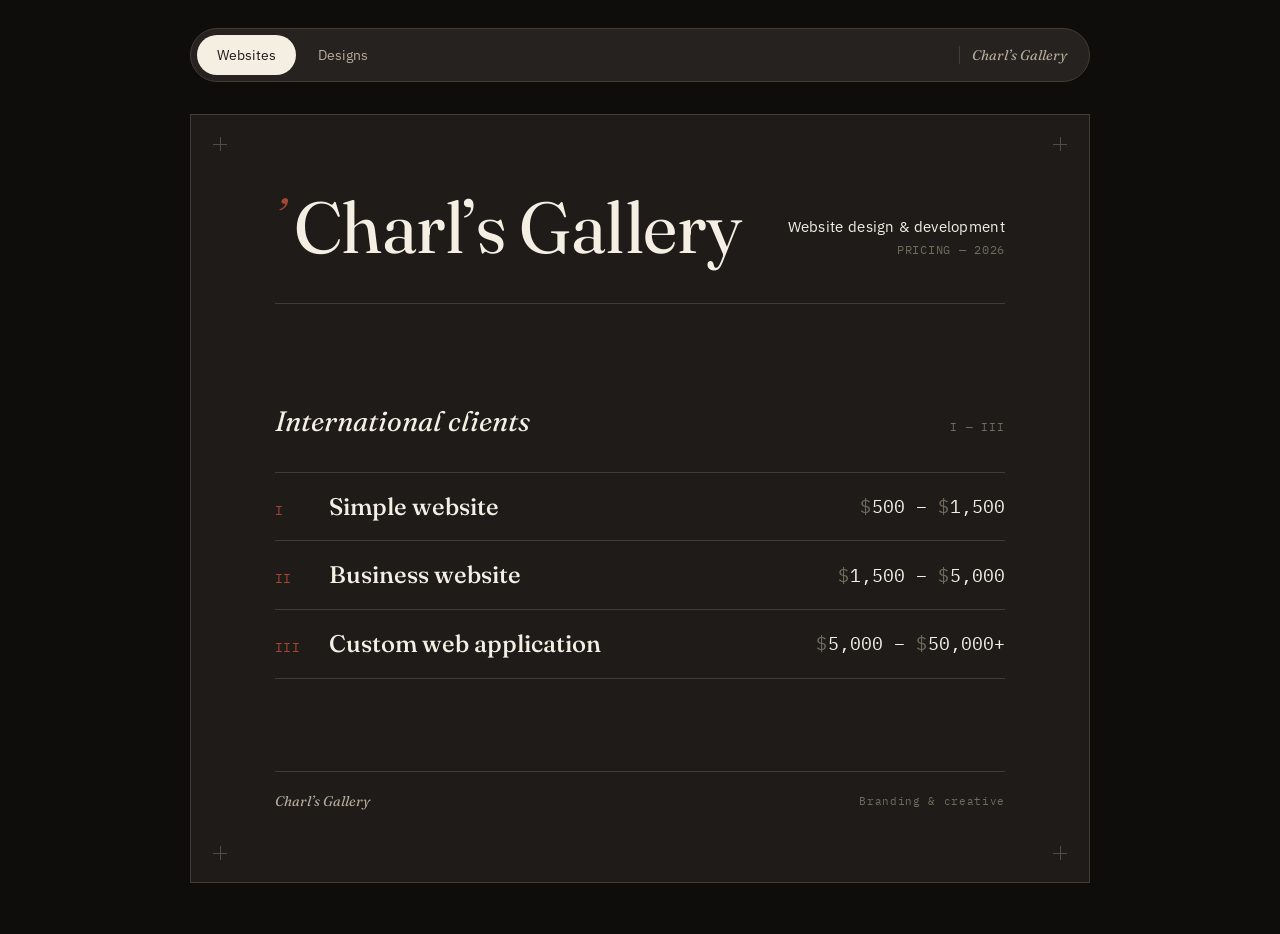
==== commit 270a8a97: "Fix missing newline at end of index.html Add missing newline at the end of the file." ====
--- a/index.html
+++ b/index.html
@@ -84,6 +84,7 @@
     .tier-price{ grid-column: 1 / -1; text-align: left; padding-left: 46px; font-size: 17px; }
   }
 </style>
+<noscript><style>[data-pricing-root][hidden]{display:block !important}[data-market="ng"],[data-price="ngn"],[data-market-divider]{display:none !important}</style></noscript>
 </head>
 <body>
 
--- a/styles.css
+++ b/styles.css
@@ -19,6 +19,12 @@
 
 *{ box-sizing: border-box; }
 
+/* Guarantees the native `hidden` attribute always wins over any other
+   author CSS on the page (e.g. a `display:flex` utility class), so
+   toggling `el.hidden` in JS is reliable everywhere, on every page. */
+[hidden]{ display: none !important; }
+
+
 html, body{
   margin: 0;
   padding: 0;
